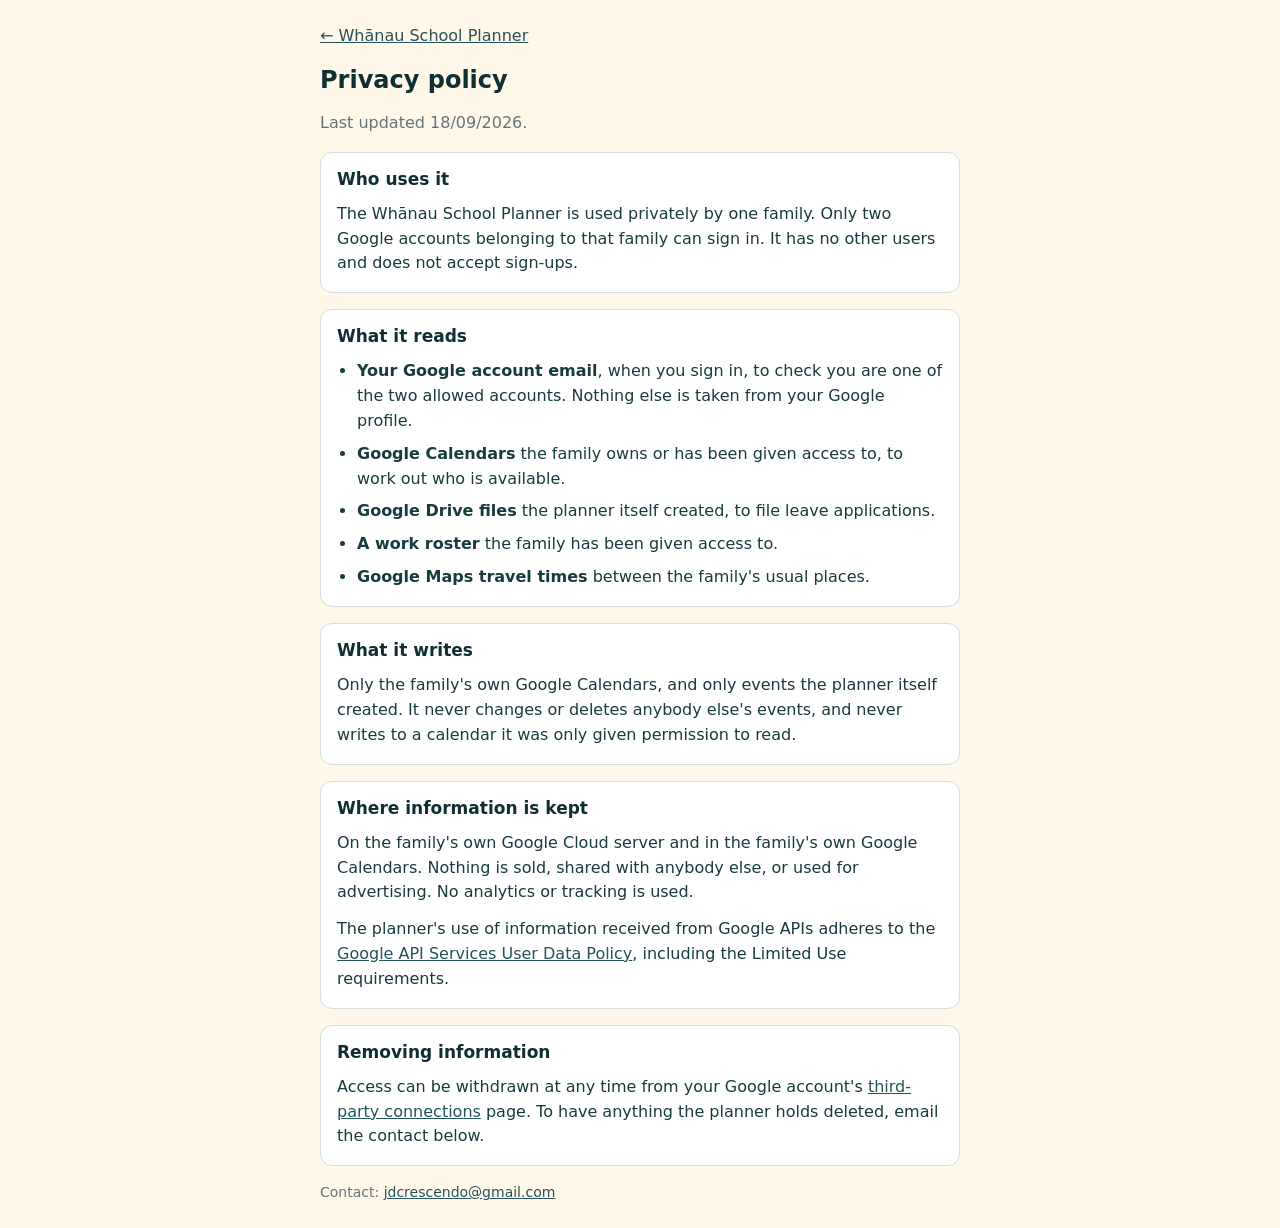
==== privacy.html @ e77e09dc "Home page and privacy policy for the Whānau School Planner Co-Authored-By: Claude Opus 5 <noreply@an" ====
<!doctype html>
<html lang="en-NZ">
<head>
<meta charset="utf-8">
<meta name="viewport" content="width=device-width, initial-scale=1">
<title>Privacy policy</title>
<meta name="description" content="How the Whānau School Planner handles information.">
<link rel="stylesheet" href="style.css">
</head>
<body>
<main class="page">
  <p><a href="./">← Whānau School Planner</a></p>
  <h1>Privacy policy</h1>
  <p class="lede">Last updated <time datetime="2026-09-18">18/09/2026</time>.</p>

  <section class="card">
    <h2>Who uses it</h2>
    <p>The Whānau School Planner is used privately by one family. Only two Google accounts belonging to that family can sign in. It has no other users and does not accept sign-ups.</p>
  </section>

  <section class="card">
    <h2>What it reads</h2>
    <ul>
      <li><b>Your Google account email</b>, when you sign in, to check you are one of the two allowed accounts. Nothing else is taken from your Google profile.</li>
      <li><b>Google Calendars</b> the family owns or has been given access to, to work out who is available.</li>
      <li><b>Google Drive files</b> the planner itself created, to file leave applications.</li>
      <li><b>A work roster</b> the family has been given access to.</li>
      <li><b>Google Maps travel times</b> between the family's usual places.</li>
    </ul>
  </section>

  <section class="card">
    <h2>What it writes</h2>
    <p>Only the family's own Google Calendars, and only events the planner itself created. It never changes or deletes anybody else's events, and never writes to a calendar it was only given permission to read.</p>
  </section>

  <section class="card">
    <h2>Where information is kept</h2>
    <p>On the family's own Google Cloud server and in the family's own Google Calendars. Nothing is sold, shared with anybody else, or used for advertising. No analytics or tracking is used.</p>
    <p>The planner's use of information received from Google APIs adheres to the <a href="https://developers.google.com/terms/api-services-user-data-policy">Google API Services User Data Policy</a>, including the Limited Use requirements.</p>
  </section>

  <section class="card">
    <h2>Removing information</h2>
    <p>Access can be withdrawn at any time from your Google account's <a href="https://myaccount.google.com/connections">third-party connections</a> page. To have anything the planner holds deleted, email the contact below.</p>
  </section>

  <p class="foot">Contact: <a href="mailto:jdcrescendo@gmail.com">jdcrescendo@gmail.com</a></p>
</main>
</body>
</html>
---- style.css ----
/* Whānau School Planner style guide: light only, semantic tokens, cream canvas. */
:root {
  --colour-canvas:#fff7e8; --colour-surface:#ffffff;
  --colour-ink:#173b3f; --colour-ink-strong:#102f33; --colour-ink-soft:#24535a;
  --colour-text-muted:#64757a; --colour-line:#d5dedd;
  --colour-coral:#f47c6c; --colour-gold:#f4c542;
  --space-2:.5rem; --space-3:.75rem; --space-4:1rem; --space-6:1.5rem;
  --radius-card:.75rem; --radius-pill:999px;
  --font:"DejaVu Sans","Noto Sans",Arial,sans-serif;
}
* { box-sizing:border-box; }
body { margin:0; background:var(--colour-canvas); color:var(--colour-ink);
  font-family:var(--font); font-size:16px; line-height:1.55; }
.page { max-width:42rem; margin:0 auto; padding:var(--space-6) var(--space-4);
  display:flex; flex-direction:column; gap:var(--space-4); }
h1, h2 { color:var(--colour-ink-strong); margin:0; line-height:1.25; }
h1 { font-size:1.5rem; }
h2 { font-size:1.0625rem; }
p, ul { margin:0; }
ul { padding-left:1.25rem; display:flex; flex-direction:column; gap:var(--space-2); }
a { color:var(--colour-ink-soft); }
a:focus-visible { outline:3px solid rgb(36 83 90 / 35%); outline-offset:2px; }
.lede { color:var(--colour-text-muted); }
time { font-variant-numeric:tabular-nums; }
.card { background:var(--colour-surface); border:1px solid var(--colour-line);
  border-radius:var(--radius-card); padding:var(--space-4);
  display:flex; flex-direction:column; gap:var(--space-3); }
.dots { display:flex; gap:10px; }
.dots span { width:7px; height:7px; border-radius:var(--radius-pill); }
.dots span:nth-child(odd) { background:var(--colour-coral); }
.dots span:nth-child(even) { background:var(--colour-gold); }
.foot { font-size:.875rem; color:var(--colour-text-muted); }
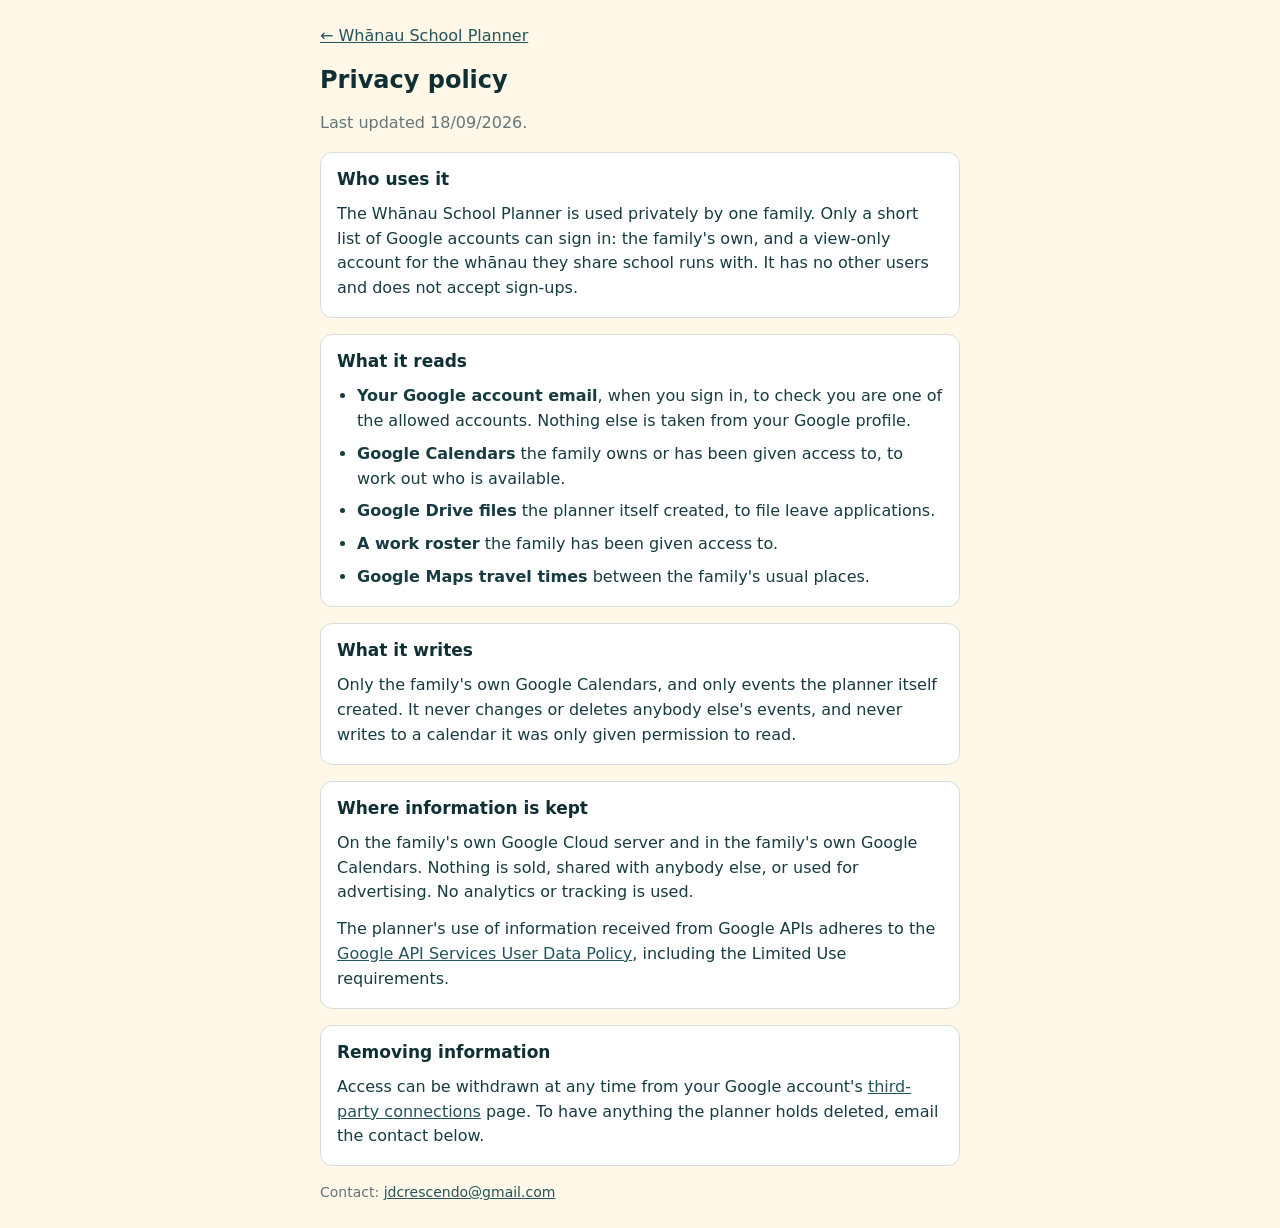
==== commit 7524f0a9: "Say who can sign in: the family, and a view-only account for the whānau they share school runs with " ====
--- a/privacy.html
+++ b/privacy.html
@@ -15,13 +15,13 @@
 
   <section class="card">
     <h2>Who uses it</h2>
-    <p>The Whānau School Planner is used privately by one family. Only two Google accounts belonging to that family can sign in. It has no other users and does not accept sign-ups.</p>
+    <p>The Whānau School Planner is used privately by one family. Only a short list of Google accounts can sign in: the family's own, and a view-only account for the whānau they share school runs with. It has no other users and does not accept sign-ups.</p>
   </section>
 
   <section class="card">
     <h2>What it reads</h2>
     <ul>
-      <li><b>Your Google account email</b>, when you sign in, to check you are one of the two allowed accounts. Nothing else is taken from your Google profile.</li>
+      <li><b>Your Google account email</b>, when you sign in, to check you are one of the allowed accounts. Nothing else is taken from your Google profile.</li>
       <li><b>Google Calendars</b> the family owns or has been given access to, to work out who is available.</li>
       <li><b>Google Drive files</b> the planner itself created, to file leave applications.</li>
       <li><b>A work roster</b> the family has been given access to.</li>
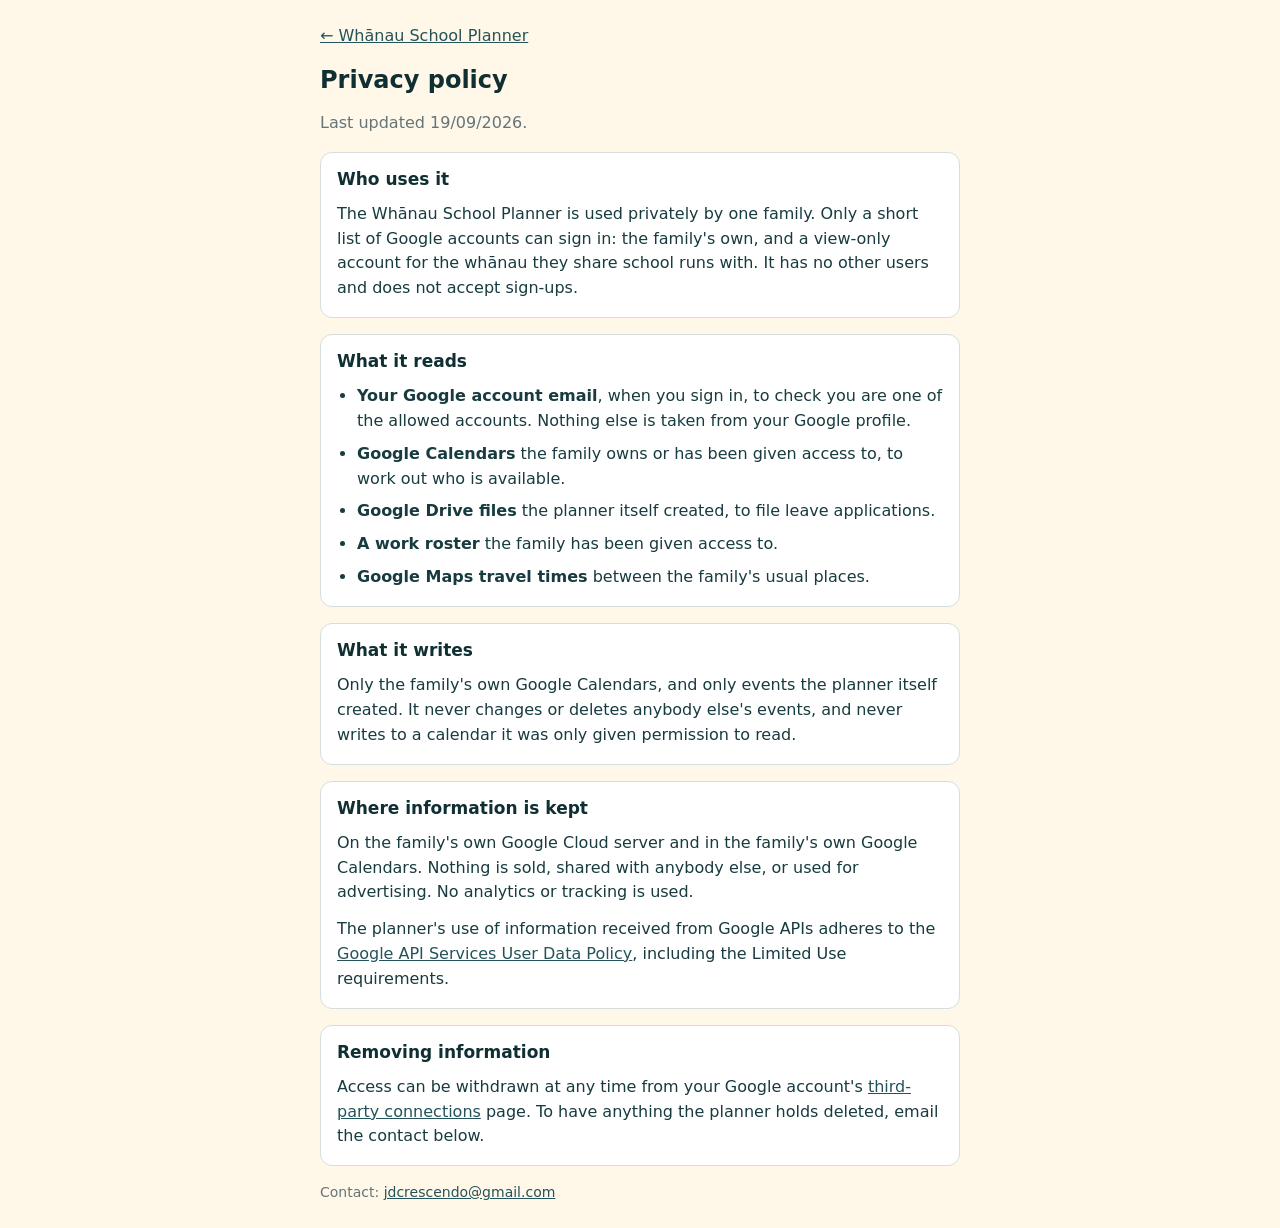
==== commit 17e56a69: "Privacy policy: last updated 19/09/2026 Co-Authored-By: Claude Opus 5 <noreply@anthropic.com>" ====
--- a/privacy.html
+++ b/privacy.html
@@ -11,7 +11,7 @@
 <main class="page">
   <p><a href="./">← Whānau School Planner</a></p>
   <h1>Privacy policy</h1>
-  <p class="lede">Last updated <time datetime="2026-09-18">18/09/2026</time>.</p>
+  <p class="lede">Last updated <time datetime="2026-09-19">19/09/2026</time>.</p>
 
   <section class="card">
     <h2>Who uses it</h2>
